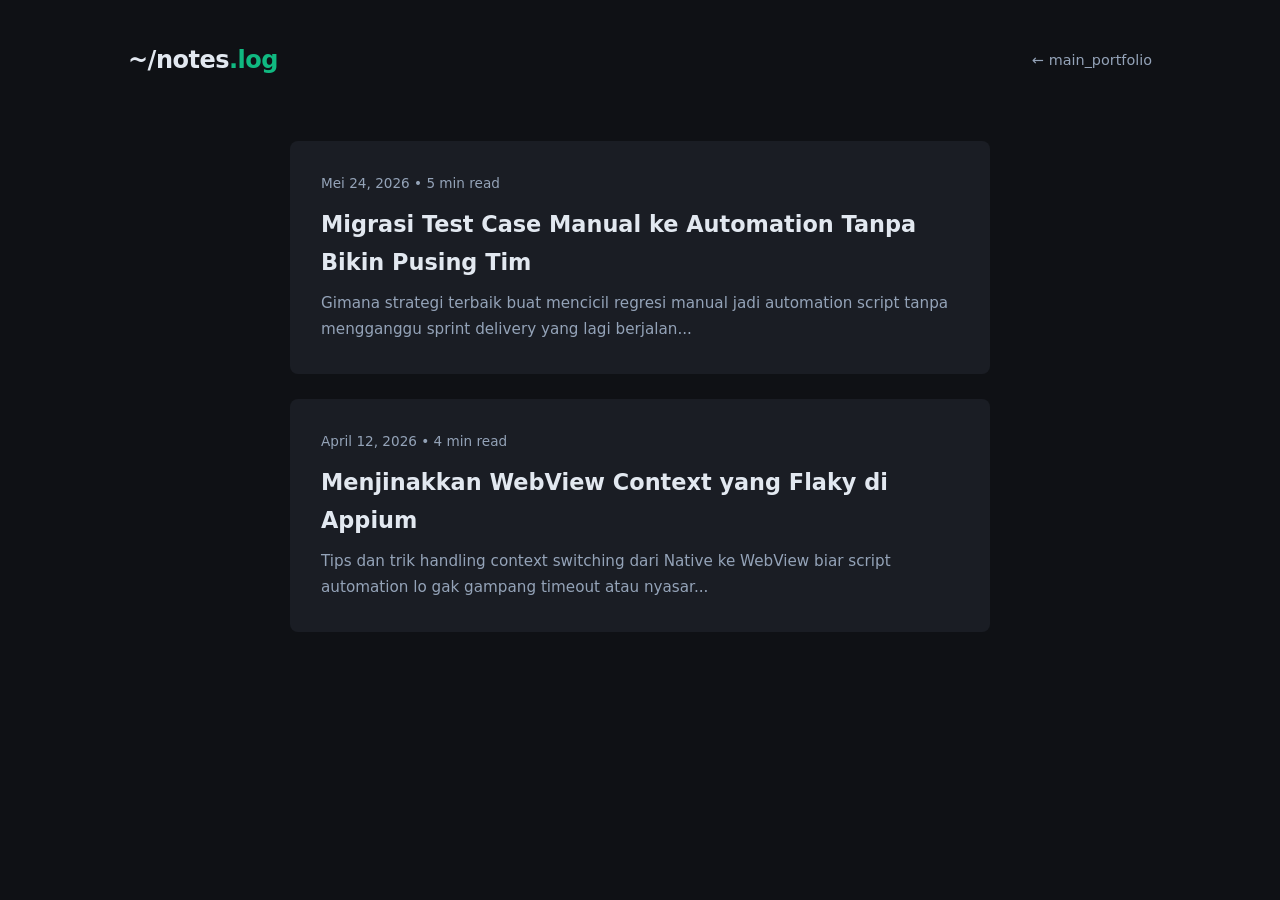
==== blog.html @ 92fc2ed8 "first commit" ====
<!DOCTYPE html>
<html lang="id">
<head>
    <meta charset="UTF-8">
    <meta name="viewport" content="width=device-width, initial-scale=1.0">
    <title>Notebook & Thoughts | Blog</title>
    <!-- Manggil file CSS khusus blog -->
    <link rel="stylesheet" href="css/blog.css">
</head>
<body>

    <header>
        <div class="blog-title">~/notes<span style="color: var(--accent);">.log</span></div>
        <a href="index.html" class="back-to-home">&larr; main_portfolio</a>
    </header>

    <!-- VIEW 1: DAFTAR ARTIKEL (Di-generate otomatis oleh JS) -->
    <main id="blog-list-view" class="posts-container">
        <!-- Kosongin aja, nanti kartu artikelnya muncul di sini -->
    </main>

    <!-- VIEW 2: ISI ARTIKEL (Dinamis) -->
    <main id="single-post-view" class="single-post-view">
        <button class="back-btn" onclick="closePost()">&larr; Kembali ke daftar artikel</button>
        <article>
            <div class="post-meta" id="article-date"></div>
            <h1 id="article-title" style="font-size: 2.2rem; margin-bottom: 20px;"></h1>
            <div class="post-content" id="article-body"></div>
        </article>
    </main>

    <!-- Manggil file JS khusus blog -->
    <script src="js/blog.js"></script>
</body>
</html>
---- css/blog.css ----
/* CSS Variables */
:root {
    --bg-color: #0f1115;
    --surface-color: #1a1d24;
    --text-main: #e2e8f0;
    --text-muted: #94a3b8;
    --accent: #10b981;
}

* {
    margin: 0;
    padding: 0;
    box-sizing: border-box;
    font-family: 'Segoe UI', system-ui, sans-serif;
}

body {
    background-color: var(--bg-color);
    color: var(--text-main);
    line-height: 1.7;
    padding: 40px 10%;
}

header {
    margin-bottom: 60px;
    display: flex;
    justify-content: space-between;
    align-items: center;
}

.blog-title {
    font-size: 1.5rem;
    font-weight: 700;
    letter-spacing: -0.5px;
}

.back-to-home {
    color: var(--text-muted);
    text-decoration: none;
    font-size: 0.9rem;
    transition: color 0.2s;
}

.back-to-home:hover {
    color: var(--accent);
}

/* Blog List View */
.posts-container {
    max-width: 700px;
    margin: 0 auto;
}

.post-card {
    background: var(--surface-color);
    padding: 30px;
    border-radius: 8px;
    margin-bottom: 25px;
    cursor: pointer;
    transition: transform 0.2s, border-color 0.2s;
    border: 1px solid transparent;
}

.post-card:hover {
    transform: translateY(-3px);
    border-color: rgba(16, 185, 129, 0.3);
}

.post-meta {
    font-size: 0.85rem;
    color: var(--text-muted);
    margin-bottom: 10px;
}

.post-card h2 {
    font-size: 1.4rem;
    margin-bottom: 10px;
    font-weight: 600;
}

.post-excerpt {
    color: var(--text-muted);
    font-size: 0.95rem;
}

/* Single Post View */
.single-post-view {
    display: none;
    max-width: 700px;
    margin: 0 auto;
    animation: fadeIn 0.4s ease-out;
}

.back-btn {
    background: none;
    border: none;
    color: var(--accent);
    cursor: pointer;
    font-size: 0.95rem;
    margin-bottom: 30px;
    display: flex;
    align-items: center;
    gap: 5px;
}

.post-content {
    margin-top: 30px;
    font-size: 1.1rem;
    color: #cbd5e1;
}

.post-content p {
    margin-bottom: 20px;
}

.post-content pre {
    background: #090a0f;
    padding: 20px;
    border-radius: 6px;
    overflow-x: auto;
    font-family: 'Courier New', Courier, monospace;
    font-size: 0.9rem;
    margin: 25px 0;
    border-left: 3px solid var(--accent);
}

@keyframes fadeIn {
    from { opacity: 0; transform: translateY(10px); }
    to { opacity: 1; transform: translateY(0); }
}
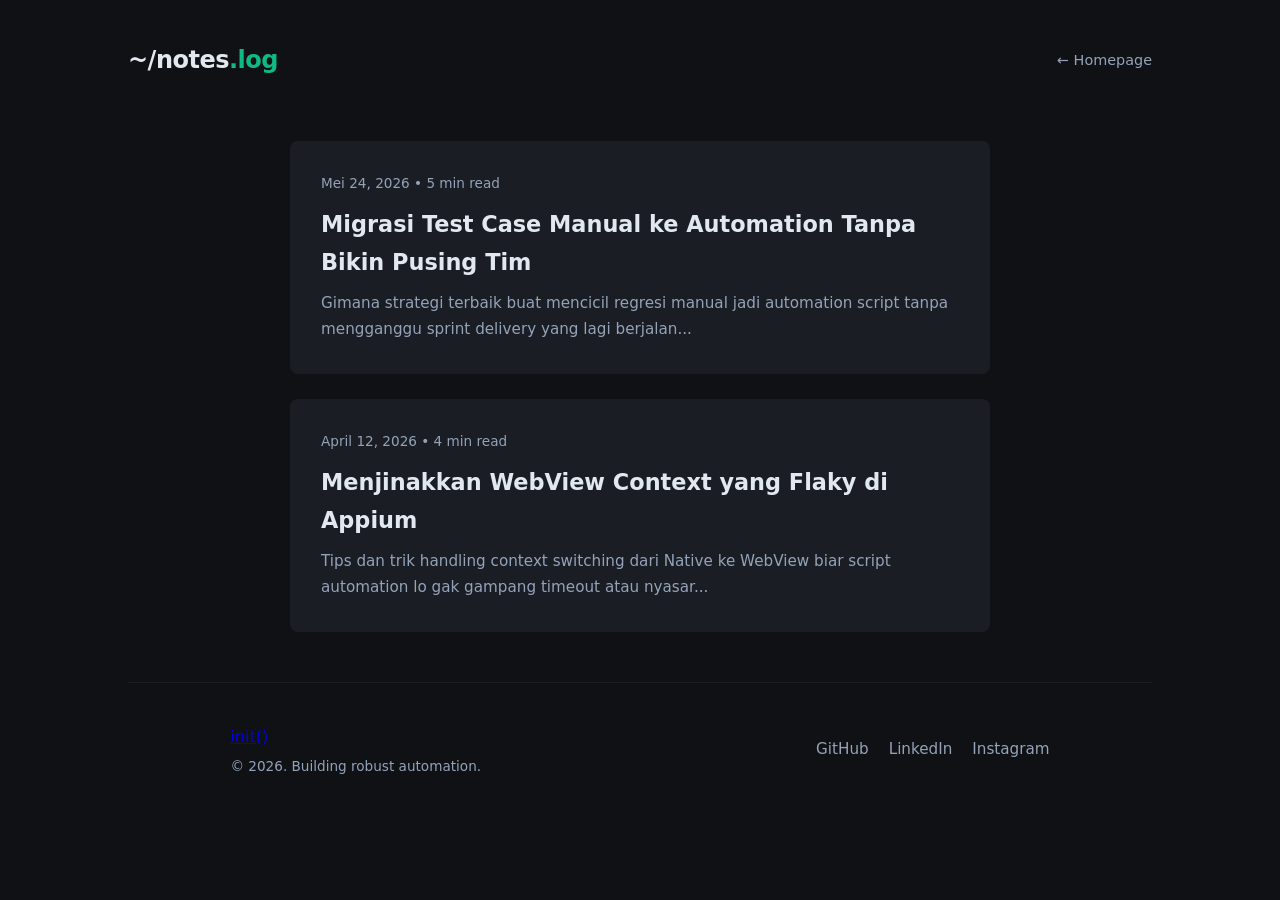
==== commit 04f743fe: "fix the illustration position" ====
--- a/blog.html
+++ b/blog.html
@@ -11,7 +11,7 @@
 
     <header>
         <div class="blog-title">~/notes<span style="color: var(--accent);">.log</span></div>
-        <a href="index.html" class="back-to-home">&larr; main_portfolio</a>
+        <a href="index.html" class="back-to-home">&larr; Homepage</a>
     </header>
 
     <!-- VIEW 1: DAFTAR ARTIKEL (Di-generate otomatis oleh JS) -->
@@ -29,6 +29,19 @@
         </article>
     </main>
 
+    <!-- Footer Section -->
+    <footer>
+        <div class="footer-left">
+            <a href="#home" class="logo">init()</a>
+            <p>&copy; 2026. Building robust automation.</p>
+        </div>
+        <div class="footer-socials">
+            <a href="https://github.com/username-lo" target="_blank">GitHub</a>
+            <a href="https://linkedin.com/in/username-lo" target="_blank">LinkedIn</a>
+            <a href="https://instagram.com/username-lo" target="_blank">Instagram</a>
+        </div>
+    </footer>
+
     <!-- Manggil file JS khusus blog -->
     <script src="js/blog.js"></script>
 </body>
--- a/css/blog.css
+++ b/css/blog.css
@@ -127,4 +127,39 @@
 @keyframes fadeIn {
     from { opacity: 0; transform: translateY(10px); }
     to { opacity: 1; transform: translateY(0); }
+}
+
+/* Footer */
+footer {
+    padding: 40px 10%;
+    border-top: 1px solid rgba(255, 255, 255, 0.05); /* Garis pemisah tipis banget */
+    display: flex;
+    justify-content: space-between;
+    align-items: center;
+    flex-wrap: wrap;
+    gap: 20px;
+    margin-top: 50px;
+}
+
+.footer-left p {
+    color: var(--text-muted);
+    font-size: 0.85rem;
+    margin-top: 5px;
+}
+
+.footer-socials {
+    display: flex;
+    gap: 20px;
+}
+
+.footer-socials a {
+    color: var(--text-muted);
+    text-decoration: none;
+    font-size: 0.95rem;
+    transition: color 0.3s ease, transform 0.3s ease;
+}
+
+.footer-socials a:hover {
+    color: var(--accent);
+    transform: translateY(-2px);
 }
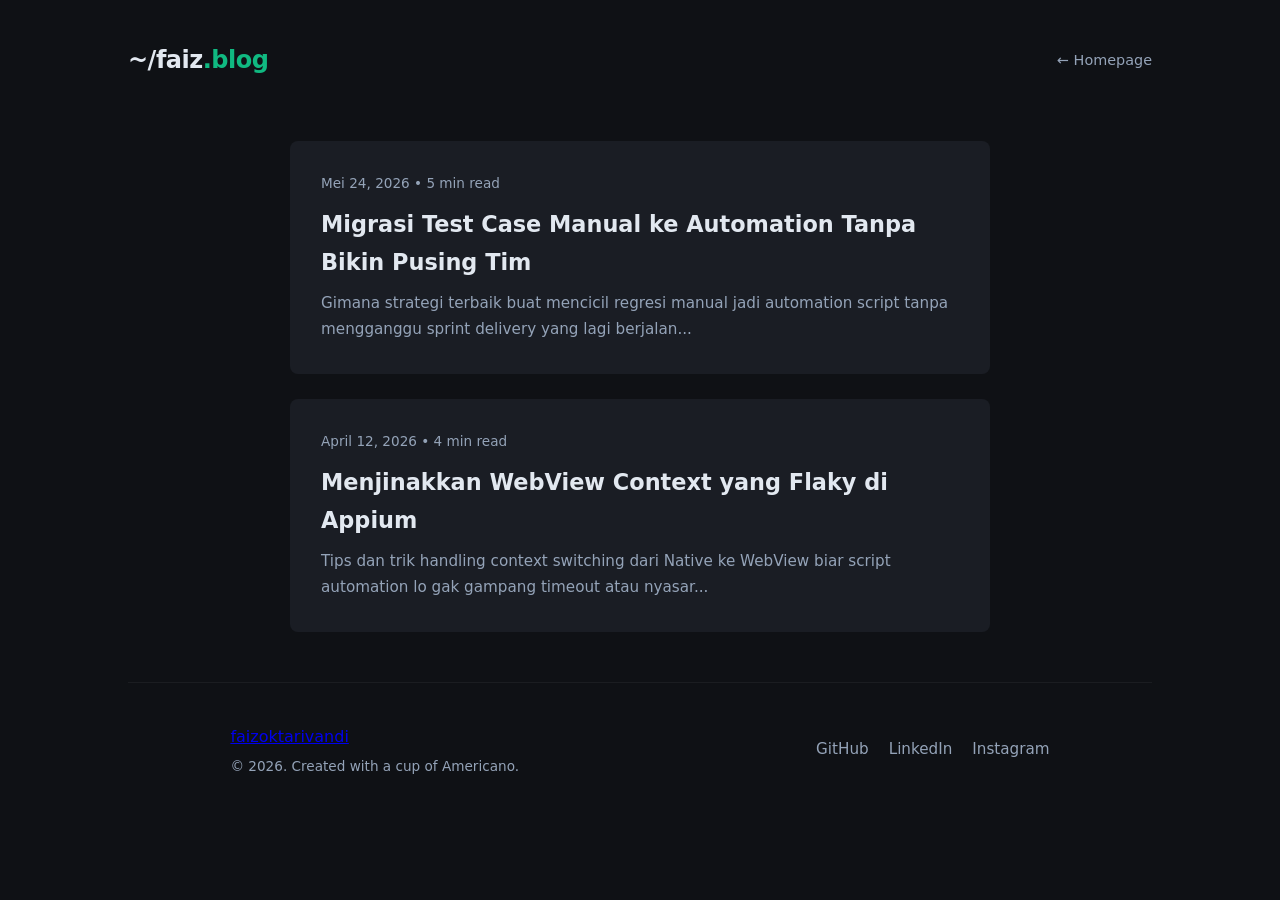
==== commit 4d0a1905: "revise things" ====
--- a/blog.html
+++ b/blog.html
@@ -3,14 +3,14 @@
 <head>
     <meta charset="UTF-8">
     <meta name="viewport" content="width=device-width, initial-scale=1.0">
-    <title>Notebook & Thoughts | Blog</title>
+    <title>Faiz's Blog</title>
     <!-- Manggil file CSS khusus blog -->
     <link rel="stylesheet" href="css/blog.css">
 </head>
 <body>
 
     <header>
-        <div class="blog-title">~/notes<span style="color: var(--accent);">.log</span></div>
+        <div class="blog-title">~/faiz<span style="color: var(--accent);">.blog</span></div>
         <a href="index.html" class="back-to-home">&larr; Homepage</a>
     </header>
 
@@ -32,8 +32,8 @@
     <!-- Footer Section -->
     <footer>
         <div class="footer-left">
-            <a href="#home" class="logo">init()</a>
-            <p>&copy; 2026. Building robust automation.</p>
+            <a href="#home" class="logo">faizoktarivandi</a>
+            <p>&copy; 2026. Created with a cup of Americano.</p>
         </div>
         <div class="footer-socials">
             <a href="https://github.com/username-lo" target="_blank">GitHub</a>
